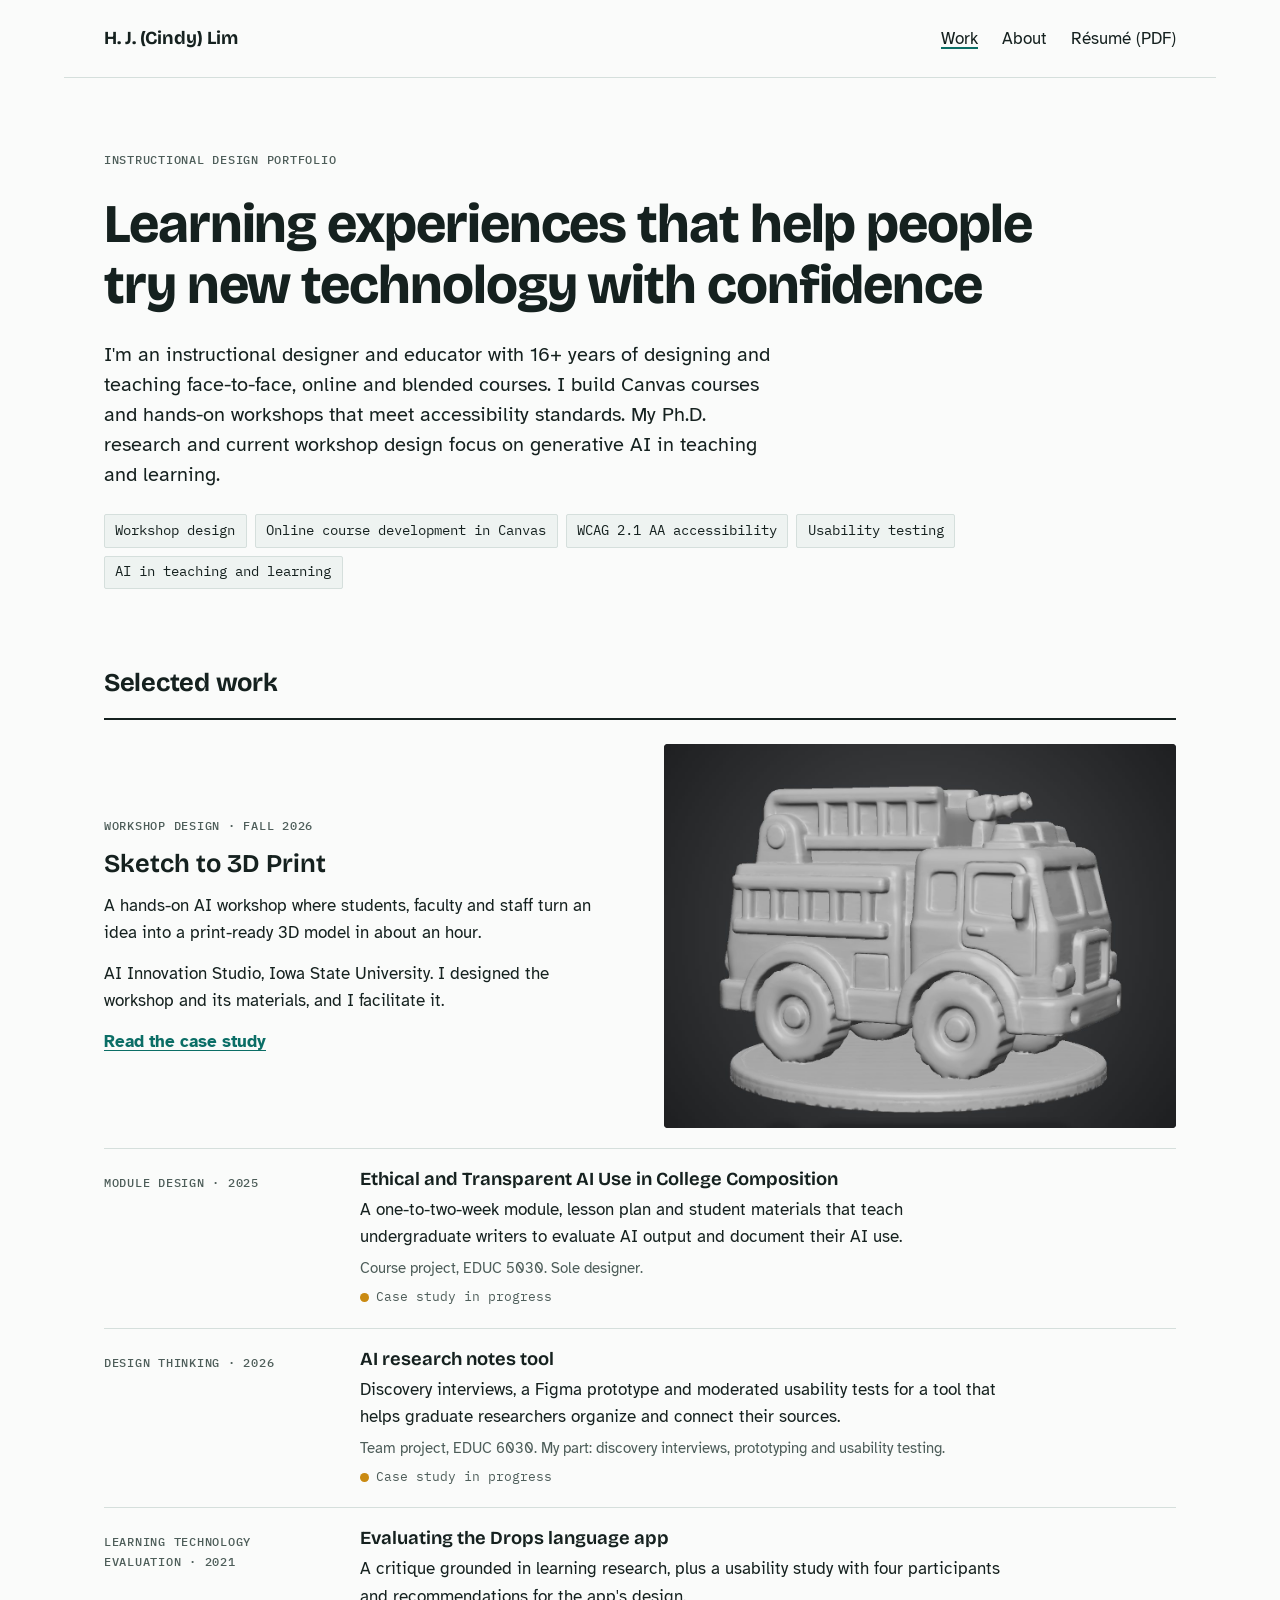
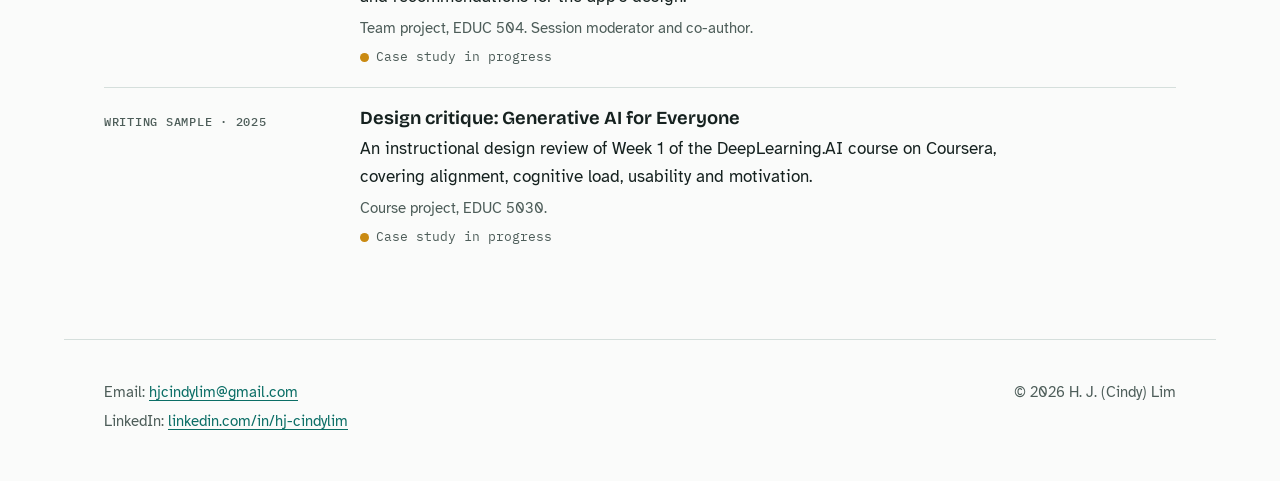
==== index.html @ 529d6ed4 "Add portfolio site" ====
<!doctype html>
<html lang="en">
<head>
  <meta charset="utf-8">
  <meta name="viewport" content="width=device-width, initial-scale=1, viewport-fit=cover">
  <title>H. J. (Cindy) Lim Portfolio</title>
  <meta name="description" content="Instructional design portfolio of H. J. (Cindy) Lim: workshops, modules and learning technology projects.">
  <link rel="preconnect" href="https://fonts.googleapis.com">
  <link rel="preconnect" href="https://fonts.gstatic.com" crossorigin>
  <link rel="stylesheet" href="https://fonts.googleapis.com/css2?family=Atkinson+Hyperlegible:ital,wght@0,400;0,700;1,400&family=Bricolage+Grotesque:opsz,wght@12..96,500..800&family=IBM+Plex+Mono:wght@400;500&display=swap">
  <link rel="stylesheet" href="styles.css">
</head>
<body>
  <a class="skip-link" href="#main">Skip to content</a>

  <header class="site-header">
    <div class="wrap">
      <a class="site-name" href="./">H. J. (Cindy) Lim</a>
      <nav class="site-nav" aria-label="Main">
        <ul>
          <li><a href="./" aria-current="page">Work</a></li>
          <li><a href="about.html">About</a></li>
          <!-- Upload your résumé PDF to the top level of your GitHub repository and name it resume.pdf -->
          <li><a href="resume.pdf">Résumé (PDF)</a></li>
        </ul>
      </nav>
    </div>
  </header>

  <main id="main">
    <div class="wrap page">

      <section class="intro" aria-labelledby="intro-title">
        <p class="label">Instructional design portfolio</p>
        <h1 id="intro-title">Learning experiences that help people try new technology with confidence</h1>
        <p class="lead">I'm an instructional designer and educator with 16+ years of designing and teaching face-to-face, online and blended courses. I build Canvas courses and hands-on workshops that meet accessibility standards. My Ph.D. research and current workshop design focus on generative AI in teaching and learning.</p>
        <ul class="focus-list" aria-label="Areas of focus">
          <li>Workshop design</li>
          <li>Online course development in Canvas</li>
          <li>WCAG 2.1 AA accessibility</li>
          <li>Usability testing</li>
          <li>AI in teaching and learning</li>
        </ul>
      </section>

      <section class="section" aria-labelledby="work-title">
        <h2 id="work-title">Selected work</h2>

        <!-- Featured case study -->
        <article class="featured">
          <div class="text">
            <p class="label">Workshop design · Fall 2026</p>
            <h3><a href="workshop.html">Sketch to 3D Print</a></h3>
            <p>A hands-on AI workshop where students, faculty and staff turn an idea into a print-ready 3D model in about an hour.</p>
            <p class="meta">AI Innovation Studio, Iowa State University. I designed the workshop and its materials, and I facilitate it.</p>
            <p><a class="read-more" href="workshop.html">Read the case study</a></p>
          </div>
          <div class="shot">
            <img src="images/participant-fire-truck.jpg" width="1198" height="899" alt="A participant's 3D model of a chunky toy fire truck standing on a round base, shown in grey in the Tripo viewer.">
          </div>
        </article>

        <!-- More projects. When a case study page is ready, wrap its title in a link,
             e.g. <h3><a href="ai-module.html">...</a></h3>, and delete its "in progress" line. -->
        <ul class="work-list">
          <li>
            <p class="label">Module design · 2025</p>
            <div class="body">
              <h3>Ethical and Transparent AI Use in College Composition</h3>
              <p>A one-to-two-week module, lesson plan and student materials that teach undergraduate writers to evaluate AI output and document their AI use.</p>
              <p class="meta">Course project, EDUC 5030. Sole designer.</p>
              <p class="status">Case study in progress</p>
            </div>
          </li>
          <li>
            <p class="label">Design thinking · 2026</p>
            <div class="body">
              <h3>AI research notes tool</h3>
              <p>Discovery interviews, a Figma prototype and moderated usability tests for a tool that helps graduate researchers organize and connect their sources.</p>
              <p class="meta">Team project, EDUC 6030. My part: discovery interviews, prototyping and usability testing.</p>
              <p class="status">Case study in progress</p>
            </div>
          </li>
          <li>
            <p class="label">Learning technology evaluation · 2021</p>
            <div class="body">
              <h3>Evaluating the Drops language app</h3>
              <p>A critique grounded in learning research, plus a usability study with four participants and recommendations for the app's design.</p>
              <p class="meta">Team project, EDUC 504. Session moderator and co-author.</p>
              <p class="status">Case study in progress</p>
            </div>
          </li>
          <li>
            <p class="label">Writing sample · 2025</p>
            <div class="body">
              <h3>Design critique: Generative AI for Everyone</h3>
              <p>An instructional design review of Week 1 of the DeepLearning.AI course on Coursera, covering alignment, cognitive load, usability and motivation.</p>
              <p class="meta">Course project, EDUC 5030.</p>
              <p class="status">Case study in progress</p>
            </div>
          </li>
        </ul>
      </section>

    </div>
  </main>

  <footer class="site-footer">
    <div class="wrap">
      <address>
        <span>Email: <a href="mailto:hjcindylim@gmail.com">hjcindylim@gmail.com</a></span>
        <span>LinkedIn: <a href="https://www.linkedin.com/in/hj-cindylim">linkedin.com/in/hj-cindylim</a></span>
      </address>
      <p>© 2026 H. J. (Cindy) Lim</p>
    </div>
  </footer>
</body>
</html>
---- styles.css ----
/* ==========================================================
   Portfolio styles: one file shared by every page.
   Layout concept: each page reads like a design document:
   a spec sheet up top, then short sections, top to bottom.
   To change a color or font everywhere, edit the tokens below.
   ========================================================== */

:root {
  /* Color (light theme) */
  --paper: #fafbfa;        /* page background */
  --surface: #eef3f1;      /* panels and spec sheets */
  --ink: #15211f;          /* main text */
  --muted: #4d5d59;        /* secondary text */
  --rule: #d5dfdc;         /* lines and borders */
  --accent: #0b6e66;       /* links, highlights */
  --accent-ink: #ffffff;   /* text on accent */
  --signal: #c98a12;       /* "in progress" markers */
  --todo-bg: #fff4d6;      /* to-do boxes (delete these before publishing) */
  --todo-border: #e0a526;
  --stage: #2b2e30;        /* background behind 3D model screenshots */
  --sheet: #ffffff;        /* backdrop behind slide and workbook images */

  /* Type */
  --font-display: "Bricolage Grotesque", "Segoe UI", system-ui, sans-serif;
  --font-body: "Atkinson Hyperlegible", "Segoe UI", system-ui, sans-serif;
  --font-mono: "IBM Plex Mono", ui-monospace, "SFMono-Regular", Menlo, monospace;

  --step-0: 1.0625rem;  /* body, 17px */
  --step-1: 1.25rem;
  --step-2: 1.6rem;
  --step-3: clamp(2.1rem, 1.4rem + 3vw, 3.4rem);
  --label: 0.78rem;

  --measure: 40rem;     /* comfortable line length for paragraphs */
  --page: 72rem;        /* widest the content gets */
  color-scheme: light;
}

@media (prefers-color-scheme: dark) {
  :root:not([data-theme="light"]) {
    --paper: #0f1716;
    --surface: #17221f;
    --ink: #e3ebe9;
    --muted: #9fb0ac;
    --rule: #2a3834;
    --accent: #5ec7ba;
    --accent-ink: #0f1716;
    --signal: #f0b443;
    --todo-bg: #33290f;
    --todo-border: #a8791a;
    --stage: #2b2e30;
    color-scheme: dark;
  }
}

:root[data-theme="dark"] {
  --paper: #0f1716;
  --surface: #17221f;
  --ink: #e3ebe9;
  --muted: #9fb0ac;
  --rule: #2a3834;
  --accent: #5ec7ba;
  --accent-ink: #0f1716;
  --signal: #f0b443;
  --todo-bg: #33290f;
  --todo-border: #a8791a;
  --stage: #2b2e30;
  color-scheme: dark;
}

/* ---------- Base ---------- */

*, *::before, *::after { box-sizing: border-box; }

html { -webkit-text-size-adjust: 100%; }

body {
  margin: 0;
  background: var(--paper);
  color: var(--ink);
  font-family: var(--font-body);
  font-size: var(--step-0);
  line-height: 1.6;
}

img { max-width: 100%; height: auto; display: block; }

a { color: var(--accent); text-underline-offset: 0.18em; text-decoration-thickness: 1px; }
a:hover { text-decoration-thickness: 2px; }
:focus-visible { outline: 3px solid var(--accent); outline-offset: 3px; border-radius: 2px; }

h1, h2, h3 {
  font-family: var(--font-display);
  line-height: 1.12;
  text-wrap: balance;
  margin: 0;
}
h1 { font-size: var(--step-3); font-weight: 750; letter-spacing: -0.02em; }
h2 { font-size: var(--step-2); font-weight: 700; letter-spacing: -0.01em; }
h3 { font-size: var(--step-1); font-weight: 650; }
p { margin: 0; }

.label {
  font-family: var(--font-mono);
  font-size: var(--label);
  font-weight: 500;
  letter-spacing: 0.06em;
  text-transform: uppercase;
  color: var(--muted);
}

.skip-link {
  position: absolute;
  left: 1rem;
  top: -4rem;
  background: var(--accent);
  color: var(--accent-ink);
  padding: 0.5rem 0.9rem;
  z-index: 10;
}
.skip-link:focus { top: 1rem; }

/* One outer wrapper sets the side gutter for every page */
.wrap {
  max-width: var(--page);
  margin-inline: auto;
  padding-inline: clamp(1rem, 4vw, 2.5rem);
}

/* ---------- Header and footer ---------- */

.site-header .wrap {
  display: flex;
  flex-wrap: wrap;
  align-items: baseline;
  justify-content: space-between;
  gap: 0.75rem 2rem;
  padding-block: 1.5rem;
  border-bottom: 1px solid var(--rule);
}
.site-name {
  font-family: var(--font-display);
  font-weight: 700;
  font-size: 1.15rem;
  color: var(--ink);
  text-decoration: none;
}
.site-nav ul {
  display: flex;
  flex-wrap: wrap;
  gap: 0.25rem 1.5rem;
  list-style: none;
  margin: 0;
  padding: 0;
}
.site-nav a { color: var(--ink); text-decoration: none; }
.site-nav a:hover, .site-nav a[aria-current="page"] {
  text-decoration: underline;
  text-decoration-color: var(--accent);
  text-decoration-thickness: 2px;
}

.site-footer .wrap {
  display: flex;
  flex-wrap: wrap;
  justify-content: space-between;
  gap: 1rem 2rem;
  padding-block: 2.5rem 3rem;
  border-top: 1px solid var(--rule);
  color: var(--muted);
  font-size: 0.95rem;
}
.site-footer address { font-style: normal; display: grid; gap: 0.25rem; }

main { display: block; }

/* Vertical rhythm between page sections */
.page { display: grid; gap: clamp(3rem, 7vw, 5rem); padding-block: clamp(2.5rem, 6vw, 4.5rem); }
.section { display: grid; gap: 1.25rem; }
.section > p, .prose p { max-width: var(--measure); }
.prose { display: grid; gap: 1rem; }

/* ---------- Home ---------- */

.intro { display: grid; gap: 1.5rem; }
.intro .lead { font-size: var(--step-1); line-height: 1.5; max-width: 42rem; }

.focus-list {
  display: flex;
  flex-wrap: wrap;
  gap: 0.5rem;
  list-style: none;
  margin: 0;
  padding: 0;
}
.focus-list li {
  font-family: var(--font-mono);
  font-size: 0.85rem;
  padding: 0.3rem 0.65rem;
  border: 1px solid var(--rule);
  border-radius: 2px;
  background: var(--surface);
}

.contact-links { display: flex; flex-wrap: wrap; gap: 0.5rem 1.5rem; }

/* Featured project: text beside a picture, stacked on phones */
.featured {
  display: grid;
  gap: 1.5rem;
  align-items: center;
  padding-top: 1.5rem;
  border-top: 2px solid var(--ink);
}
.featured > * { min-width: 0; }
.featured .text { display: grid; gap: 0.85rem; }
.featured h3 { font-size: var(--step-2); }
.featured h3 a { color: var(--ink); text-decoration: none; }
.featured h3 a:hover { text-decoration: underline; text-decoration-color: var(--accent); }
.featured .shot {
  background: var(--stage);
  border-radius: 4px;
  overflow: hidden;
}
.featured .shot img { width: 100%; aspect-ratio: 4 / 3; object-fit: contain; }
@media (min-width: 52rem) {
  .featured { grid-template-columns: 1fr 1fr; gap: 3rem; }
}

.read-more { font-weight: 700; }

/* Other projects: one row each, same layout every time */
.work-list { list-style: none; margin: 0; padding: 0; display: grid; }
.work-list li {
  display: grid;
  gap: 0.4rem 2rem;
  padding-block: 1.25rem;
  border-top: 1px solid var(--rule);
}
.work-list li > * { min-width: 0; }
.work-list h3 { font-size: 1.15rem; }
.work-list p { max-width: var(--measure); }
.work-list .meta { color: var(--muted); font-size: 0.95rem; }
@media (min-width: 52rem) {
  .work-list li { grid-template-columns: 14rem 1fr; }
  .work-list .label { padding-top: 0.25rem; }
  .work-list .body { display: grid; gap: 0.4rem; }
}
.status {
  display: inline-flex;
  align-items: center;
  gap: 0.45rem;
  font-family: var(--font-mono);
  font-size: 0.8rem;
  color: var(--muted);
}
.status::before {
  content: "";
  width: 0.55rem;
  height: 0.55rem;
  border-radius: 50%;
  background: var(--signal);
}

/* ---------- Case study pages ---------- */

.back { font-size: 0.95rem; }
.case-head { display: grid; gap: 1rem; }
.case-head .lead { font-size: var(--step-1); line-height: 1.5; max-width: 44rem; }

/* Spec sheet: the facts a hiring manager scans first */
.spec {
  display: grid;
  grid-template-columns: repeat(auto-fit, minmax(14rem, 1fr));
  gap: 1.25rem 2rem;
  margin: 0;
  padding: 1.5rem;
  background: var(--surface);
  border-radius: 4px;
}
.spec div { display: grid; gap: 0.3rem; align-content: start; min-width: 0; }
.spec dd { margin: 0; }

/* Learner path: a real sequence, so it is numbered */
.path {
  list-style: none;
  margin: 0;
  padding: 0;
  display: grid;
  grid-template-columns: repeat(auto-fit, minmax(9.5rem, 1fr));
  gap: 0.75rem;
  counter-reset: step;
}
.path li {
  counter-increment: step;
  display: grid;
  gap: 0.2rem;
  align-content: start;
  padding: 0.9rem 1rem;
  border: 1px solid var(--rule);
  border-radius: 4px;
  min-width: 0;
}
.path li::before {
  content: counter(step, decimal-leading-zero);
  font-family: var(--font-mono);
  font-size: var(--label);
  color: var(--accent);
  font-weight: 500;
}
.path strong { font-family: var(--font-display); font-weight: 650; }
.path span { color: var(--muted); font-size: 0.9rem; }
.path li.later { border-style: dashed; }

.decisions {
  display: grid;
  grid-template-columns: repeat(auto-fit, minmax(19rem, 1fr));
  gap: 2rem 2.5rem;
}
.decisions article {
  display: grid;
  gap: 0.5rem;
  align-content: start;
  padding-top: 1rem;
  border-top: 1px solid var(--rule);
  min-width: 0;
}

.checks { margin: 0; padding-left: 1.2rem; display: grid; gap: 0.2rem; }

figure { margin: 0; display: grid; gap: 0.6rem; min-width: 0; }
figcaption { color: var(--muted); font-size: 0.92rem; max-width: var(--measure); }

.pair {
  display: grid;
  grid-template-columns: repeat(2, minmax(0, 1fr));
  gap: 0.75rem;
  max-width: 34rem;
}
.pair img { border-radius: 4px; aspect-ratio: 3 / 4; object-fit: cover; width: 100%; }

.materials {
  display: grid;
  grid-template-columns: repeat(auto-fit, minmax(16rem, 1fr));
  gap: 1.5rem;
  align-items: start;
}
.materials img { border: 1px solid var(--rule); border-radius: 4px; background: var(--sheet); }
.materials .wide { grid-column: 1 / -1; max-width: 48rem; }

.gallery {
  display: grid;
  grid-template-columns: repeat(2, minmax(0, 1fr));
  gap: 1rem;
}
.gallery figure {
  background: var(--stage);
  border-radius: 4px;
  overflow: hidden;
  gap: 0;
  grid-template-rows: 1fr auto;
}
.gallery img { width: 100%; height: 100%; aspect-ratio: 4 / 3; object-fit: contain; }
/* The first model is shown large: it passes all three checks */
.gallery figure:first-child { grid-column: span 2; }
@media (min-width: 52rem) {
  .gallery { grid-template-columns: repeat(4, minmax(0, 1fr)); }
  .gallery figure:first-child { grid-row: span 2; }
}
.gallery figcaption {
  display: flex;
  flex-direction: column;
  gap: 0.15rem;
  padding: 0.6rem 0.8rem;
  background: var(--surface);
  color: var(--ink);
  font-size: 0.9rem;
  line-height: 1.35;
}
.gallery figcaption .num {
  font-family: var(--font-mono);
  font-size: 0.8rem;
  color: var(--muted);
  font-variant-numeric: tabular-nums;
}

/* ---------- About ---------- */

.about-grid { display: grid; gap: 3rem; }
.about-grid > * { min-width: 0; }
@media (min-width: 56rem) {
  .about-grid { grid-template-columns: minmax(0, 1.6fr) minmax(0, 1fr); gap: 4rem; }
}
.timeline { list-style: none; margin: 0; padding: 0; display: grid; }
.timeline li {
  display: grid;
  gap: 0.2rem;
  padding-block: 1rem;
  border-top: 1px solid var(--rule);
}
.timeline .years { font-family: var(--font-mono); font-size: 0.85rem; color: var(--muted); font-variant-numeric: tabular-nums; }
.timeline .role { font-weight: 700; }
.facts { display: grid; gap: 2rem; align-content: start; }
.facts ul { margin: 0; padding-left: 1.1rem; display: grid; gap: 0.35rem; }

/* ---------- To-do boxes: delete each one when you've done what it says ---------- */

.todo {
  display: grid;
  gap: 0.5rem;
  padding: 1rem 1.25rem;
  background: var(--todo-bg);
  border: 1px dashed var(--todo-border);
  border-radius: 4px;
  max-width: 46rem;
}
.todo .label { color: var(--ink); }
.todo ul { margin: 0; padding-left: 1.1rem; display: grid; gap: 0.3rem; }

@media (prefers-reduced-motion: reduce) {
  * { scroll-behavior: auto !important; transition: none !important; animation: none !important; }
}
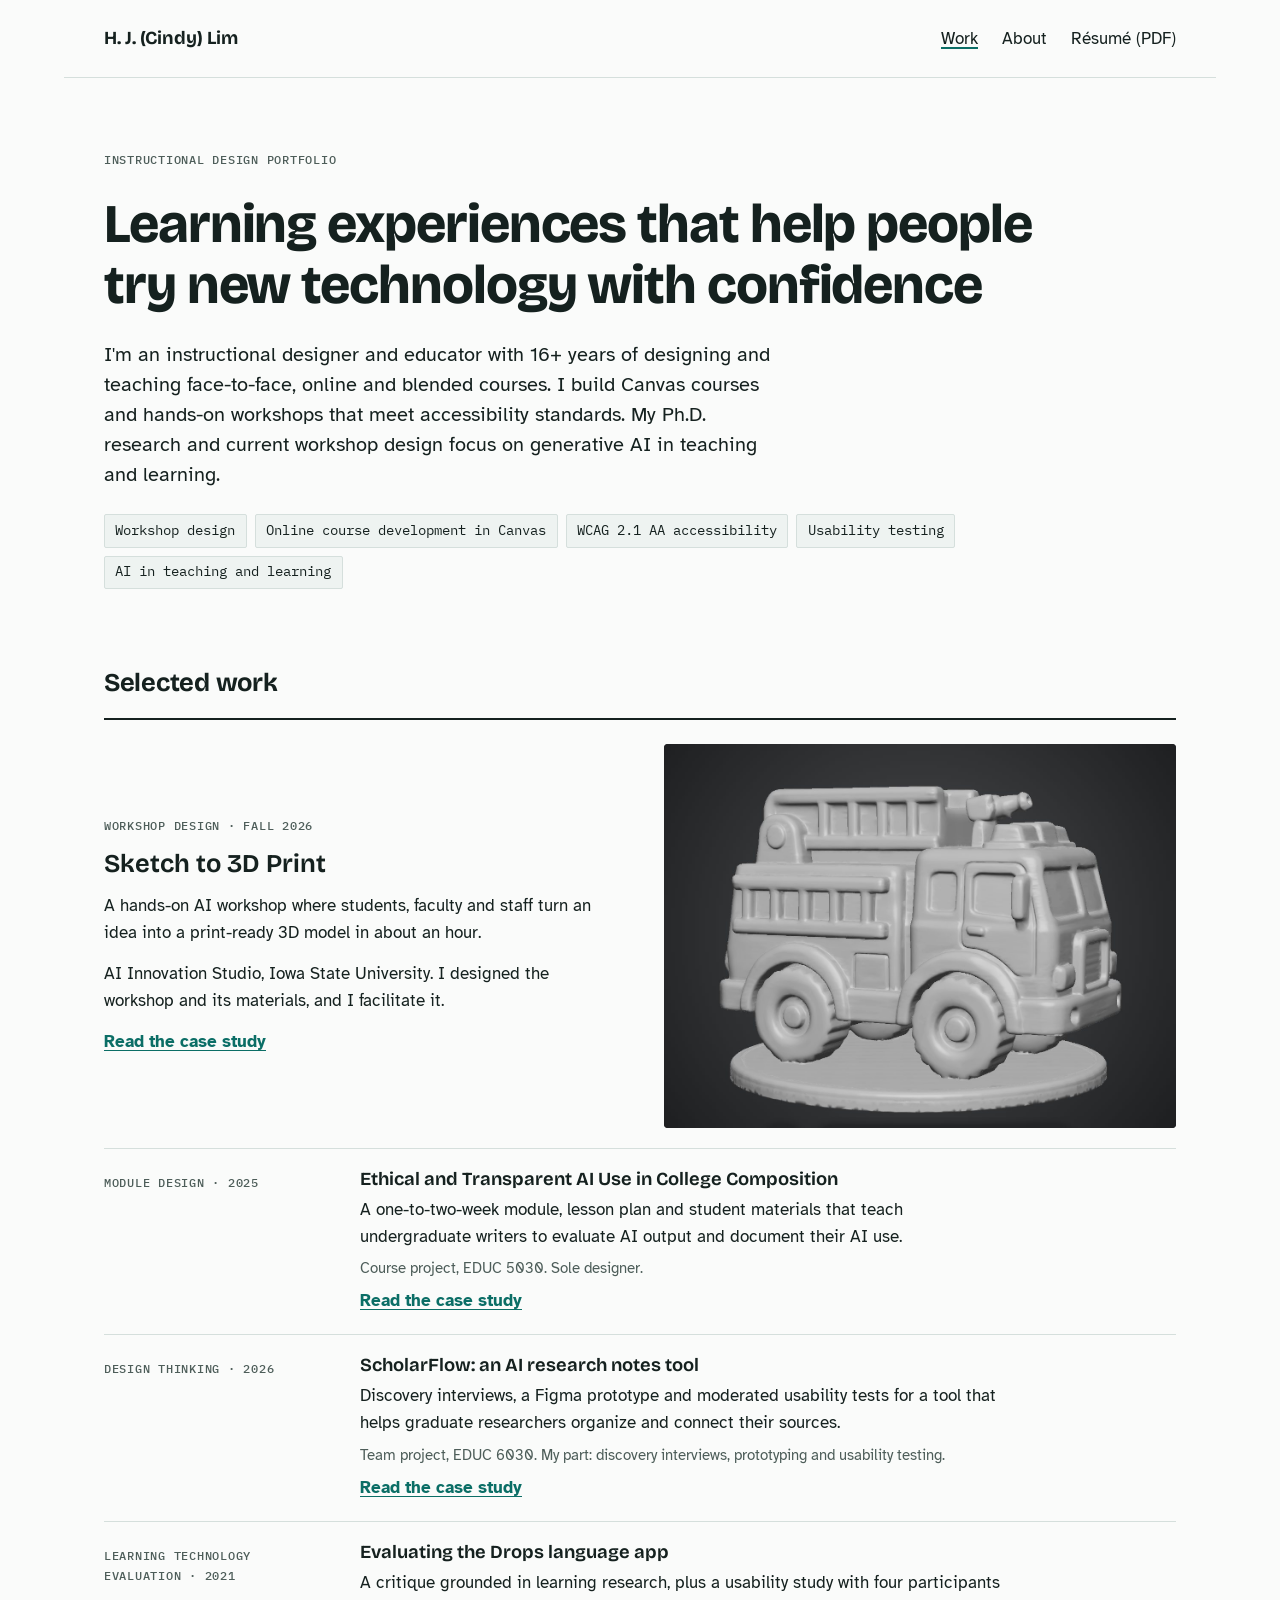
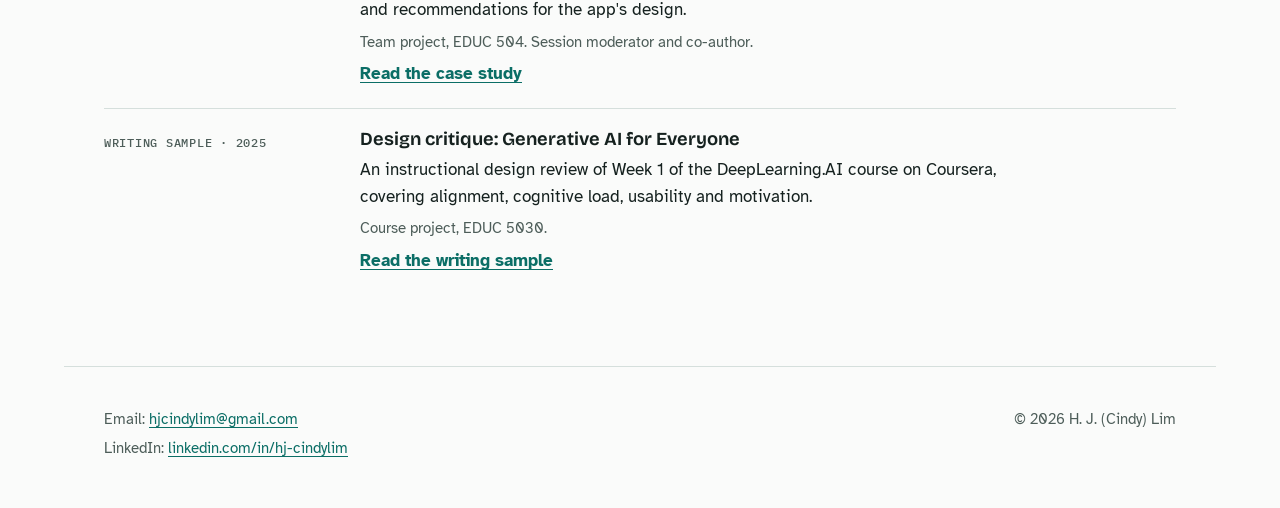
==== commit 2eb87ddc: "Add files via upload" ====
--- a/index.html
+++ b/index.html
@@ -60,43 +60,42 @@
           </div>
         </article>
 
-        <!-- More projects. When a case study page is ready, wrap its title in a link,
-             e.g. <h3><a href="ai-module.html">...</a></h3>, and delete its "in progress" line. -->
+        <!-- More projects. To add one, copy a whole <li>...</li> block and change its text and links. -->
         <ul class="work-list">
           <li>
             <p class="label">Module design · 2025</p>
             <div class="body">
-              <h3>Ethical and Transparent AI Use in College Composition</h3>
+              <h3><a href="ai-module.html">Ethical and Transparent AI Use in College Composition</a></h3>
               <p>A one-to-two-week module, lesson plan and student materials that teach undergraduate writers to evaluate AI output and document their AI use.</p>
               <p class="meta">Course project, EDUC 5030. Sole designer.</p>
-              <p class="status">Case study in progress</p>
+              <p><a class="read-more" href="ai-module.html">Read the case study</a></p>
             </div>
           </li>
           <li>
             <p class="label">Design thinking · 2026</p>
             <div class="body">
-              <h3>AI research notes tool</h3>
+              <h3><a href="notes-tool.html">ScholarFlow: an AI research notes tool</a></h3>
               <p>Discovery interviews, a Figma prototype and moderated usability tests for a tool that helps graduate researchers organize and connect their sources.</p>
               <p class="meta">Team project, EDUC 6030. My part: discovery interviews, prototyping and usability testing.</p>
-              <p class="status">Case study in progress</p>
+              <p><a class="read-more" href="notes-tool.html">Read the case study</a></p>
             </div>
           </li>
           <li>
             <p class="label">Learning technology evaluation · 2021</p>
             <div class="body">
-              <h3>Evaluating the Drops language app</h3>
+              <h3><a href="drops-evaluation.html">Evaluating the Drops language app</a></h3>
               <p>A critique grounded in learning research, plus a usability study with four participants and recommendations for the app's design.</p>
               <p class="meta">Team project, EDUC 504. Session moderator and co-author.</p>
-              <p class="status">Case study in progress</p>
+              <p><a class="read-more" href="drops-evaluation.html">Read the case study</a></p>
             </div>
           </li>
           <li>
             <p class="label">Writing sample · 2025</p>
             <div class="body">
-              <h3>Design critique: Generative AI for Everyone</h3>
+              <h3><a href="design-critique.html">Design critique: Generative AI for Everyone</a></h3>
               <p>An instructional design review of Week 1 of the DeepLearning.AI course on Coursera, covering alignment, cognitive load, usability and motivation.</p>
               <p class="meta">Course project, EDUC 5030.</p>
-              <p class="status">Case study in progress</p>
+              <p><a class="read-more" href="design-critique.html">Read the writing sample</a></p>
             </div>
           </li>
         </ul>
--- a/styles.css
+++ b/styles.css
@@ -239,6 +239,8 @@
 }
 .work-list li > * { min-width: 0; }
 .work-list h3 { font-size: 1.15rem; }
+.work-list h3 a { color: var(--ink); text-decoration: none; }
+.work-list h3 a:hover { text-decoration: underline; text-decoration-color: var(--accent); }
 .work-list p { max-width: var(--measure); }
 .work-list .meta { color: var(--muted); font-size: 0.95rem; }
 @media (min-width: 52rem) {
@@ -271,7 +273,7 @@
 /* Spec sheet: the facts a hiring manager scans first */
 .spec {
   display: grid;
-  grid-template-columns: repeat(auto-fit, minmax(14rem, 1fr));
+  grid-template-columns: repeat(auto-fit, minmax(17rem, 1fr));
   gap: 1.25rem 2rem;
   margin: 0;
   padding: 1.5rem;
@@ -316,6 +318,9 @@
   display: grid;
   grid-template-columns: repeat(auto-fit, minmax(19rem, 1fr));
   gap: 2rem 2.5rem;
+}
+@media (min-width: 52rem) {
+  .decisions.two { grid-template-columns: repeat(2, minmax(0, 1fr)); }
 }
 .decisions article {
   display: grid;
@@ -384,6 +389,54 @@
   font-variant-numeric: tabular-nums;
 }
 
+/* Tables: they scroll sideways on their own if a phone is too narrow */
+.table-wrap { overflow-x: auto; max-width: 100%; }
+table { border-collapse: collapse; width: 100%; min-width: 34rem; font-size: 0.97rem; }
+th, td { text-align: left; vertical-align: top; padding: 0.7rem 0.9rem 0.7rem 0; border-top: 1px solid var(--rule); }
+thead th {
+  font-family: var(--font-mono);
+  font-size: var(--label);
+  font-weight: 500;
+  letter-spacing: 0.06em;
+  text-transform: uppercase;
+  color: var(--muted);
+  border-top: 0;
+  padding-top: 0;
+}
+td:first-child { font-weight: 700; }
+.num-col { font-variant-numeric: tabular-nums; white-space: nowrap; }
+
+/* Simple bar list for counts out of a small group */
+.bars { list-style: none; margin: 0; padding: 0; display: grid; gap: 0.75rem; max-width: 46rem; }
+.bars li { display: grid; gap: 0.3rem; }
+.bars .row { display: flex; justify-content: space-between; gap: 1rem; }
+.bars .count { font-family: var(--font-mono); font-size: 0.85rem; color: var(--muted); font-variant-numeric: tabular-nums; white-space: nowrap; }
+.bars .track { height: 0.6rem; background: var(--surface); border-radius: 2px; overflow: hidden; }
+.bars .fill { height: 100%; background: var(--accent); }
+.bars .quote { color: var(--muted); font-size: 0.92rem; font-style: italic; }
+
+/* Phone screenshots side by side */
+.phones { display: grid; grid-template-columns: repeat(3, minmax(0, 1fr)); gap: 0.75rem; max-width: 36rem; }
+.phones img { border-radius: 8px; border: 1px solid var(--rule); width: 100%; }
+
+/* Screens and diagrams from design tools */
+.screen img { border: 1px solid var(--rule); border-radius: 4px; background: var(--sheet); width: 100%; }
+.screens { display: grid; grid-template-columns: repeat(auto-fit, minmax(18rem, 1fr)); gap: 1.5rem; align-items: start; }
+
+/* Three short lists side by side (keep / do more / stop) */
+.trio { display: grid; grid-template-columns: repeat(auto-fit, minmax(14rem, 1fr)); gap: 1.5rem 2rem; }
+.trio > div { display: grid; gap: 0.5rem; align-content: start; padding-top: 0.9rem; border-top: 1px solid var(--rule); min-width: 0; }
+.trio ul { margin: 0; padding-left: 1.1rem; display: grid; gap: 0.35rem; }
+
+.bullets { margin: 0; padding-left: 1.2rem; display: grid; gap: 0.5rem; max-width: var(--measure); }
+.quote-list { margin: 0; padding: 0; list-style: none; display: grid; gap: 0.75rem; max-width: var(--measure); }
+.quote-list li { padding-left: 1rem; border-left: 2px solid var(--rule); font-style: italic; }
+
+.file-link { font-weight: 700; }
+
+/* Previous / next links at the bottom of each case study */
+.case-nav { display: flex; flex-wrap: wrap; justify-content: space-between; gap: 1rem; padding-top: 1.5rem; border-top: 1px solid var(--rule); }
+
 /* ---------- About ---------- */
 
 .about-grid { display: grid; gap: 3rem; }
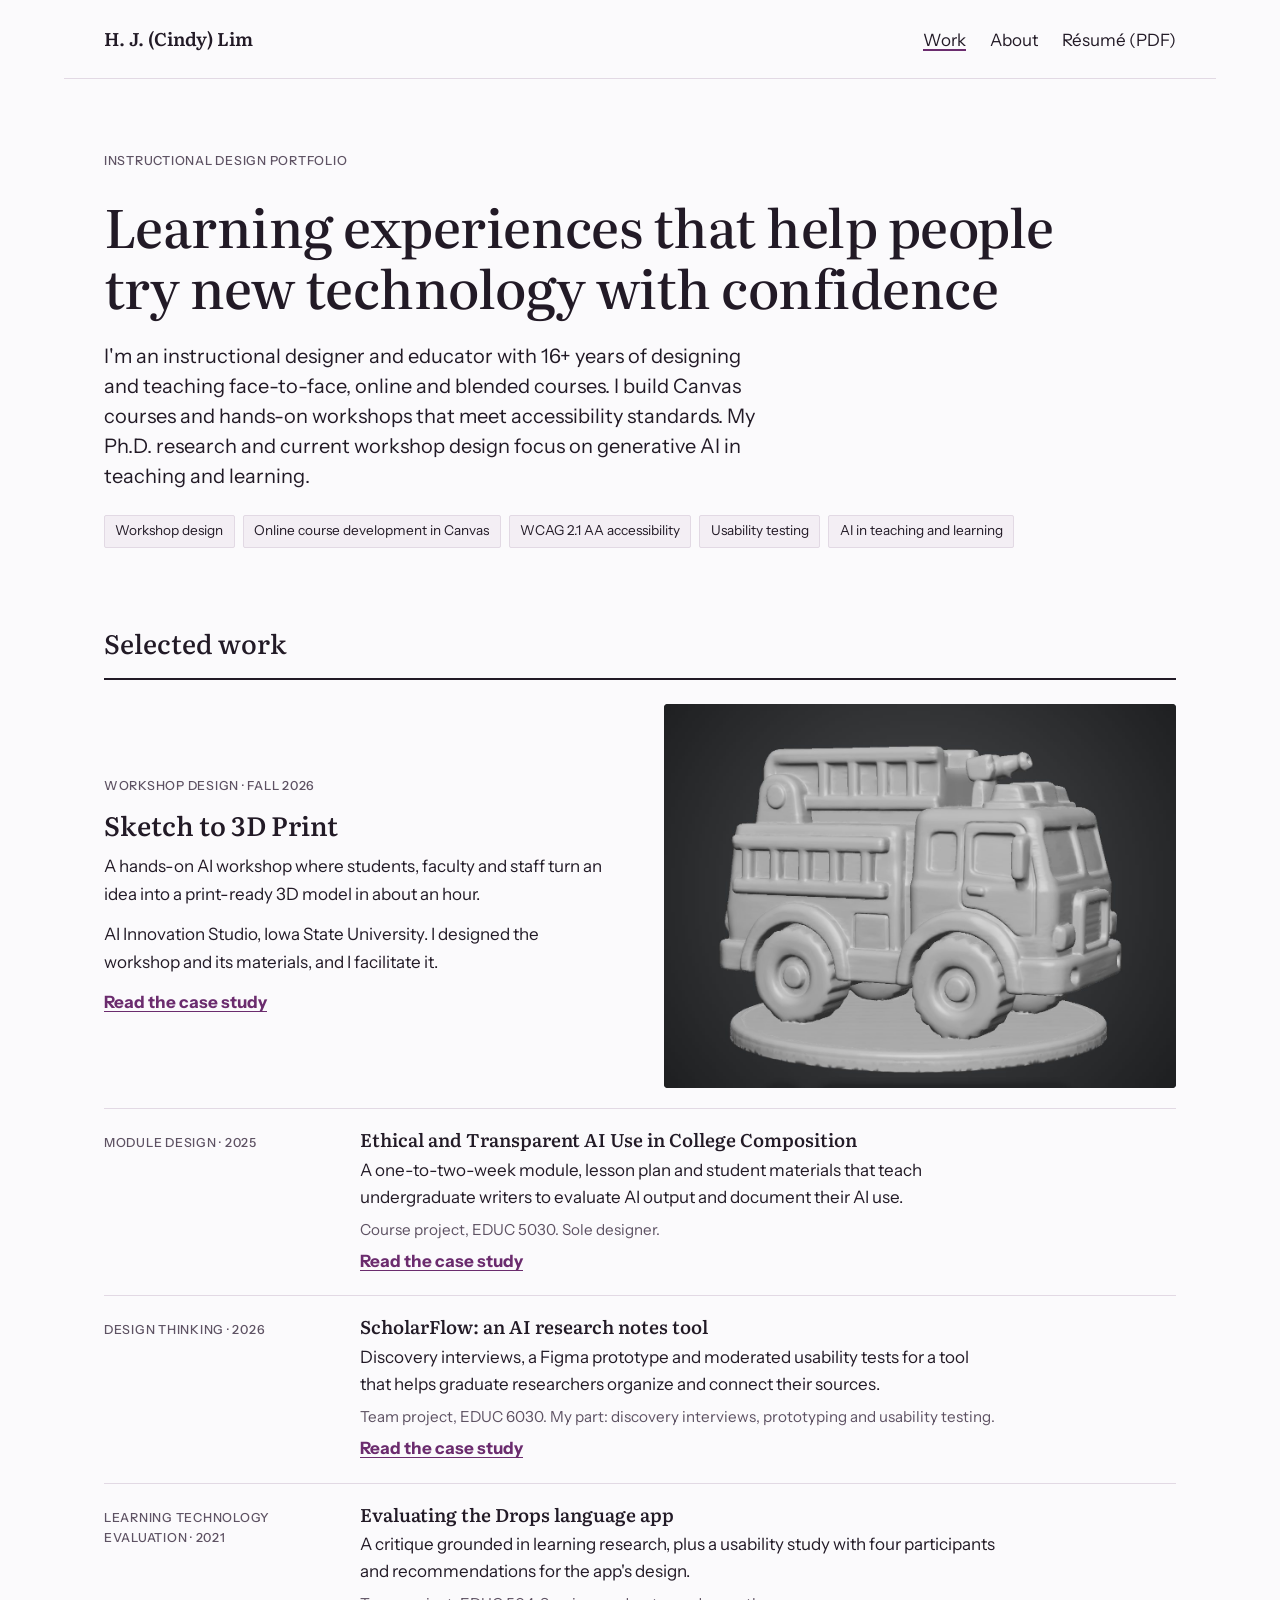
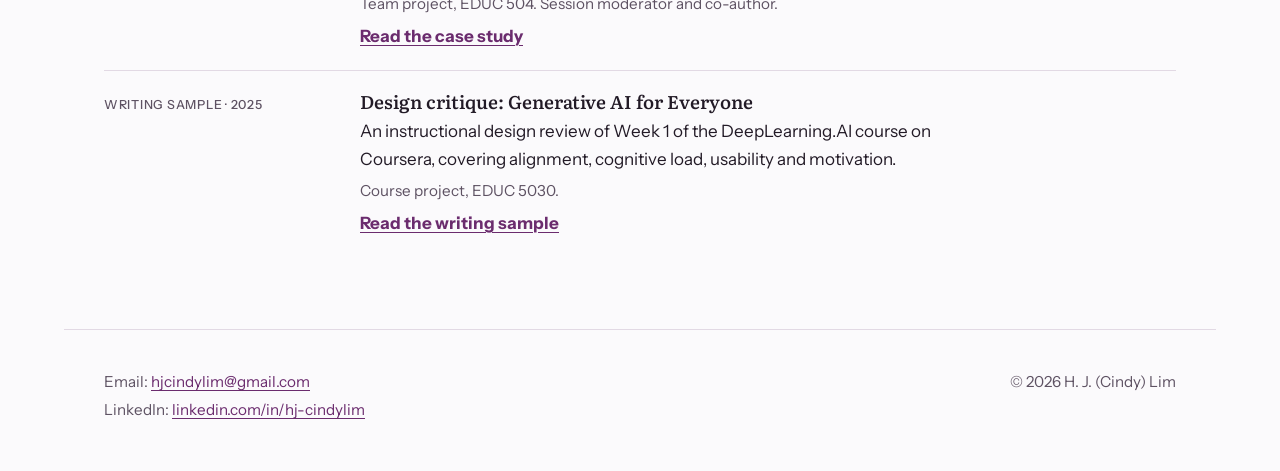
==== commit d80e01c5: "Add files via upload" ====
--- a/index.html
+++ b/index.html
@@ -7,7 +7,7 @@
   <meta name="description" content="Instructional design portfolio of H. J. (Cindy) Lim: workshops, modules and learning technology projects.">
   <link rel="preconnect" href="https://fonts.googleapis.com">
   <link rel="preconnect" href="https://fonts.gstatic.com" crossorigin>
-  <link rel="stylesheet" href="https://fonts.googleapis.com/css2?family=Atkinson+Hyperlegible:ital,wght@0,400;0,700;1,400&family=Bricolage+Grotesque:opsz,wght@12..96,500..800&family=IBM+Plex+Mono:wght@400;500&display=swap">
+  <link rel="stylesheet" href="https://fonts.googleapis.com/css2?family=Instrument+Sans:ital,wght@0,400..700;1,400..700&family=Literata:ital,opsz,wght@0,7..72,400..700;1,7..72,400..500&display=swap">
   <link rel="stylesheet" href="styles.css">
 </head>
 <body>
--- a/styles.css
+++ b/styles.css
@@ -1,34 +1,36 @@
 /* ==========================================================
    Portfolio styles: one file shared by every page.
-   Layout concept: each page reads like a design document:
-   a spec sheet up top, then short sections, top to bottom.
    To change a color or font everywhere, edit the tokens below.
    ========================================================== */
 
+/* Layout concept: each page reads like a design document:
+   a spec sheet up top, then short sections, top to bottom.
+   Palette: plum. Type: Literata headings, Instrument Sans body. */
+
 :root {
   /* Color (light theme) */
-  --paper: #fafbfa;        /* page background */
-  --surface: #eef3f1;      /* panels and spec sheets */
-  --ink: #15211f;          /* main text */
-  --muted: #4d5d59;        /* secondary text */
-  --rule: #d5dfdc;         /* lines and borders */
-  --accent: #0b6e66;       /* links, highlights */
+  --paper: #fbfafc;        /* page background */
+  --surface: #f3eef4;      /* panels and spec sheets */
+  --ink: #221a26;          /* main text */
+  --muted: #5e5263;        /* secondary text */
+  --rule: #e2d9e4;         /* lines and borders */
+  --accent: #6b2c6e;       /* deep plum: links and highlights */
   --accent-ink: #ffffff;   /* text on accent */
-  --signal: #c98a12;       /* "in progress" markers */
+  --signal: #6b2c6e;       /* small markers */
   --todo-bg: #fff4d6;      /* to-do boxes (delete these before publishing) */
   --todo-border: #e0a526;
   --stage: #2b2e30;        /* background behind 3D model screenshots */
   --sheet: #ffffff;        /* backdrop behind slide and workbook images */
 
   /* Type */
-  --font-display: "Bricolage Grotesque", "Segoe UI", system-ui, sans-serif;
-  --font-body: "Atkinson Hyperlegible", "Segoe UI", system-ui, sans-serif;
-  --font-mono: "IBM Plex Mono", ui-monospace, "SFMono-Regular", Menlo, monospace;
+  --font-display: "Literata", Georgia, "Times New Roman", serif;
+  --font-body: "Instrument Sans", "Segoe UI", system-ui, sans-serif;
+  --font-label: "Instrument Sans", "Segoe UI", system-ui, sans-serif;
 
   --step-0: 1.0625rem;  /* body, 17px */
   --step-1: 1.25rem;
-  --step-2: 1.6rem;
-  --step-3: clamp(2.1rem, 1.4rem + 3vw, 3.4rem);
+  --step-2: 1.65rem;
+  --step-3: clamp(2.1rem, 1.4rem + 3vw, 3.3rem);
   --label: 0.78rem;
 
   --measure: 40rem;     /* comfortable line length for paragraphs */
@@ -38,33 +40,35 @@
 
 @media (prefers-color-scheme: dark) {
   :root:not([data-theme="light"]) {
-    --paper: #0f1716;
-    --surface: #17221f;
-    --ink: #e3ebe9;
-    --muted: #9fb0ac;
-    --rule: #2a3834;
-    --accent: #5ec7ba;
-    --accent-ink: #0f1716;
-    --signal: #f0b443;
+    --paper: #17121a;
+    --surface: #221a26;
+    --ink: #efe8f1;
+    --muted: #b3a6b7;
+    --rule: #3a2f3e;
+    --accent: #c3a3dc;
+    --accent-ink: #17121a;
+    --signal: #c3a3dc;
     --todo-bg: #33290f;
     --todo-border: #a8791a;
     --stage: #2b2e30;
+    --sheet: #ffffff;
     color-scheme: dark;
   }
 }
 
 :root[data-theme="dark"] {
-  --paper: #0f1716;
-  --surface: #17221f;
-  --ink: #e3ebe9;
-  --muted: #9fb0ac;
-  --rule: #2a3834;
-  --accent: #5ec7ba;
-  --accent-ink: #0f1716;
-  --signal: #f0b443;
+  --paper: #17121a;
+  --surface: #221a26;
+  --ink: #efe8f1;
+  --muted: #b3a6b7;
+  --rule: #3a2f3e;
+  --accent: #c3a3dc;
+  --accent-ink: #17121a;
+  --signal: #c3a3dc;
   --todo-bg: #33290f;
   --todo-border: #a8791a;
   --stage: #2b2e30;
+  --sheet: #ffffff;
   color-scheme: dark;
 }
 
@@ -91,17 +95,17 @@
 
 h1, h2, h3 {
   font-family: var(--font-display);
-  line-height: 1.12;
+  line-height: 1.15;
   text-wrap: balance;
   margin: 0;
 }
-h1 { font-size: var(--step-3); font-weight: 750; letter-spacing: -0.02em; }
-h2 { font-size: var(--step-2); font-weight: 700; letter-spacing: -0.01em; }
-h3 { font-size: var(--step-1); font-weight: 650; }
+h1 { font-size: var(--step-3); font-weight: 500; letter-spacing: -0.01em; }
+h2 { font-size: var(--step-2); font-weight: 500; }
+h3 { font-size: var(--step-1); font-weight: 550; }
 p { margin: 0; }
 
 .label {
-  font-family: var(--font-mono);
+  font-family: var(--font-label);
   font-size: var(--label);
   font-weight: 500;
   letter-spacing: 0.06em;
@@ -140,7 +144,7 @@
 }
 .site-name {
   font-family: var(--font-display);
-  font-weight: 700;
+  font-weight: 600;
   font-size: 1.15rem;
   color: var(--ink);
   text-decoration: none;
@@ -194,7 +198,7 @@
   padding: 0;
 }
 .focus-list li {
-  font-family: var(--font-mono);
+  font-family: var(--font-label);
   font-size: 0.85rem;
   padding: 0.3rem 0.65rem;
   border: 1px solid var(--rule);
@@ -252,7 +256,7 @@
   display: inline-flex;
   align-items: center;
   gap: 0.45rem;
-  font-family: var(--font-mono);
+  font-family: var(--font-label);
   font-size: 0.8rem;
   color: var(--muted);
 }
@@ -305,12 +309,12 @@
 }
 .path li::before {
   content: counter(step, decimal-leading-zero);
-  font-family: var(--font-mono);
+  font-family: var(--font-label);
   font-size: var(--label);
   color: var(--accent);
   font-weight: 500;
 }
-.path strong { font-family: var(--font-display); font-weight: 650; }
+.path strong { font-family: var(--font-display); font-weight: 550; }
 .path span { color: var(--muted); font-size: 0.9rem; }
 .path li.later { border-style: dashed; }
 
@@ -383,7 +387,7 @@
   line-height: 1.35;
 }
 .gallery figcaption .num {
-  font-family: var(--font-mono);
+  font-family: var(--font-label);
   font-size: 0.8rem;
   color: var(--muted);
   font-variant-numeric: tabular-nums;
@@ -394,7 +398,7 @@
 table { border-collapse: collapse; width: 100%; min-width: 34rem; font-size: 0.97rem; }
 th, td { text-align: left; vertical-align: top; padding: 0.7rem 0.9rem 0.7rem 0; border-top: 1px solid var(--rule); }
 thead th {
-  font-family: var(--font-mono);
+  font-family: var(--font-label);
   font-size: var(--label);
   font-weight: 500;
   letter-spacing: 0.06em;
@@ -410,7 +414,7 @@
 .bars { list-style: none; margin: 0; padding: 0; display: grid; gap: 0.75rem; max-width: 46rem; }
 .bars li { display: grid; gap: 0.3rem; }
 .bars .row { display: flex; justify-content: space-between; gap: 1rem; }
-.bars .count { font-family: var(--font-mono); font-size: 0.85rem; color: var(--muted); font-variant-numeric: tabular-nums; white-space: nowrap; }
+.bars .count { font-family: var(--font-label); font-size: 0.85rem; color: var(--muted); font-variant-numeric: tabular-nums; white-space: nowrap; }
 .bars .track { height: 0.6rem; background: var(--surface); border-radius: 2px; overflow: hidden; }
 .bars .fill { height: 100%; background: var(--accent); }
 .bars .quote { color: var(--muted); font-size: 0.92rem; font-style: italic; }
@@ -451,7 +455,7 @@
   padding-block: 1rem;
   border-top: 1px solid var(--rule);
 }
-.timeline .years { font-family: var(--font-mono); font-size: 0.85rem; color: var(--muted); font-variant-numeric: tabular-nums; }
+.timeline .years { font-family: var(--font-label); font-size: 0.85rem; color: var(--muted); font-variant-numeric: tabular-nums; }
 .timeline .role { font-weight: 700; }
 .facts { display: grid; gap: 2rem; align-content: start; }
 .facts ul { margin: 0; padding-left: 1.1rem; display: grid; gap: 0.35rem; }
